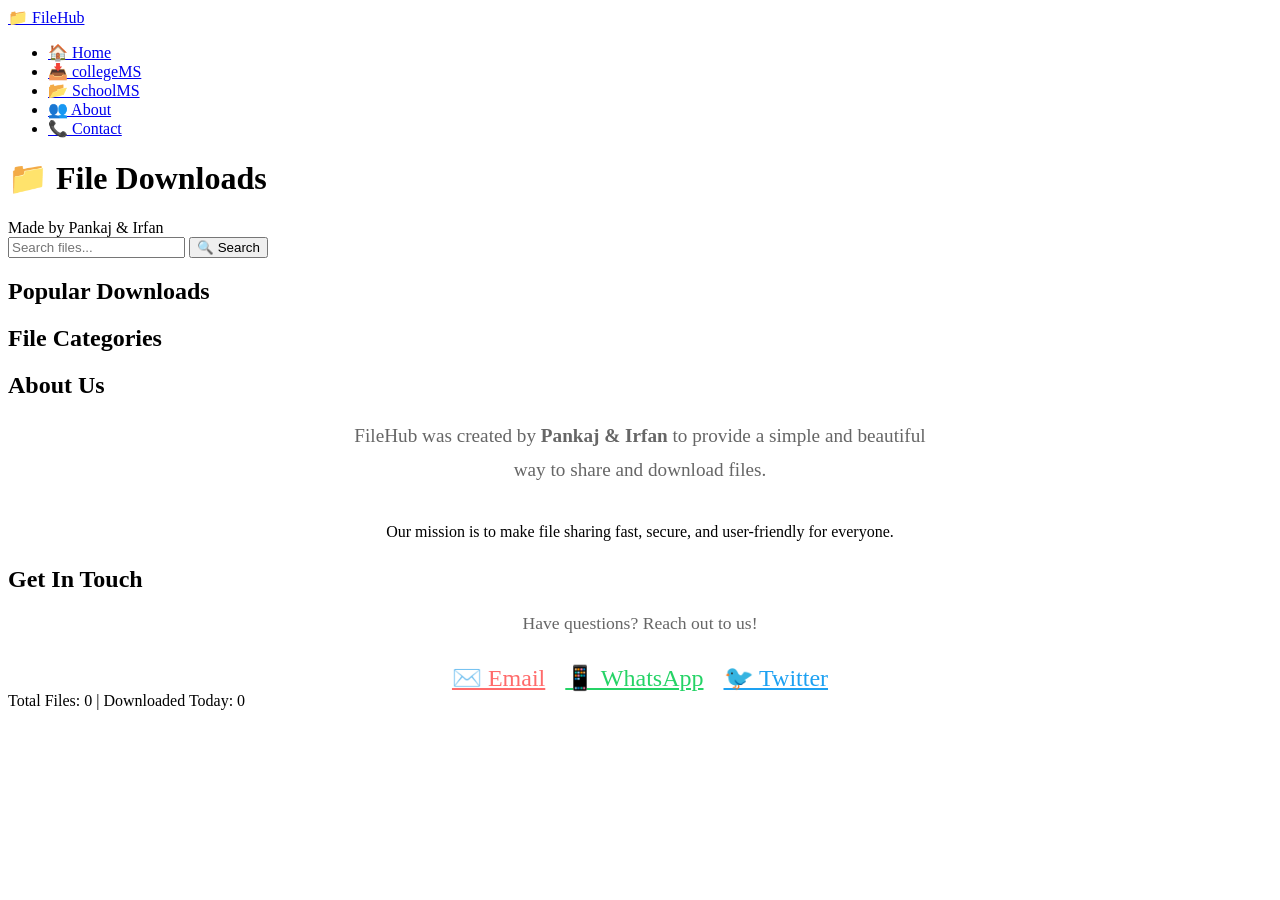
==== index.html @ 8f259e00 "Add files via upload" ====
<!DOCTYPE html>
<html lang="en">
<head>
    <meta charset="UTF-8">
    <meta name="viewport" content="width=device-width, initial-scale=1.0">
    <title>Pankaj & Irfan File Downloads</title>
    <link rel="stylesheet" href="style/main.css">
</head>
<body>
    <!-- Navigation Bar -->
    <nav class="navbar">
        <div class="nav-container">
            <a href="#" class="logo">
                <span class="logo-icon">📁</span>
                FileHub
            </a>
            <ul class="nav-menu" id="navMenu">
                <li><a href="#home" class="nav-link active" onclick="showSection('home')">🏠 Home</a></li>
                <li><a href="http://10.10.10.52:5500/college_managment" class="nav-link" onclick="collegems">📥 collegeMS</a></li>
                <li><a href="http://10.10.10.52:5500/school_managment" class="nav-link" onclick="schoolms">📂 SchoolMS</a></li>
                <li><a href="#about" class="nav-link" onclick="showSection('about')">👥 About</a></li>
                <li><a href="#contact" class="nav-link" onclick="showSection('contact')">📞 Contact</a></li>
            </ul>
            <div class="nav-toggle" id="navToggle" onclick="toggleMenu()">
                <span></span>
                <span></span>
                <span></span>
            </div>
        </div>
    </nav>

    <div class="container">
        <!-- Home Section -->
        <div id="home" class="section active">
            <div class="header">
                <h1>📁 File Downloads</h1>
                <div class="creators">Made by Pankaj & Irfan</div>
            </div>
            <div class="search-box">
                <input type="text" id="searchInput" placeholder="Search files...">
                <button onclick="searchFiles()">🔍 Search</button>
            </div>
        </div>

        <!-- Downloads Section -->
        <div id="downloads" class="section">
            <h2 class="section-title">Popular Downloads</h2>
            <div class="files-grid" id="filesGrid">
                <!-- Files will be populated by JavaScript -->
            </div>
        </div>

        <!-- Categories Section -->
        <div id="categories" class="section">
            <h2 class="section-title">File Categories</h2>
            <div class="files-grid" id="categoriesGrid">
                <!-- Categories will be populated -->
            </div>
        </div>

        <!-- About Section -->
        <div id="about" class="section">
            <h2 class="section-title">About Us</h2>
            <div style="text-align: center; max-width: 600px; margin: 0 auto; line-height: 1.8;">
                <p style="font-size: 1.2em; color: #666; margin-bottom: 30px;">
                    FileHub was created by <strong>Pankaj & Irfan</strong> to provide a simple and beautiful way to share and download files.
                </p>
                <p>Our mission is to make file sharing fast, secure, and user-friendly for everyone.</p>
            </div>
        </div>

        <!-- Contact Section -->
        <div id="contact" class="section">
            <h2 class="section-title">Get In Touch</h2>
            <div style="text-align: center; max-width: 600px; margin: 0 auto;">
                <p style="font-size: 1.1em; color: #666; margin-bottom: 30px;">
                    Have questions? Reach out to us!
                </p>
                <div style="display: flex; gap: 20px; justify-content: center; flex-wrap: wrap;">
                    <a href="mailto:pankaj@example.com" style="color: #ff6b6b; font-size: 1.5em;">✉️ Email</a>
                    <a href="https://wa.me/1234567890" style="color: #25D366; font-size: 1.5em;">📱 WhatsApp</a>
                    <a href="#" style="color: #1DA1F2; font-size: 1.5em;">🐦 Twitter</a>
                </div>
            </div>
        </div>

        <div class="stats">
            Total Files: <span id="totalFiles">0</span> | 
            Downloaded Today: <span id="downloadsToday">0</span>
        </div>
    </div>

    <script src="script/main.js"></script>
    
</body>
</html>
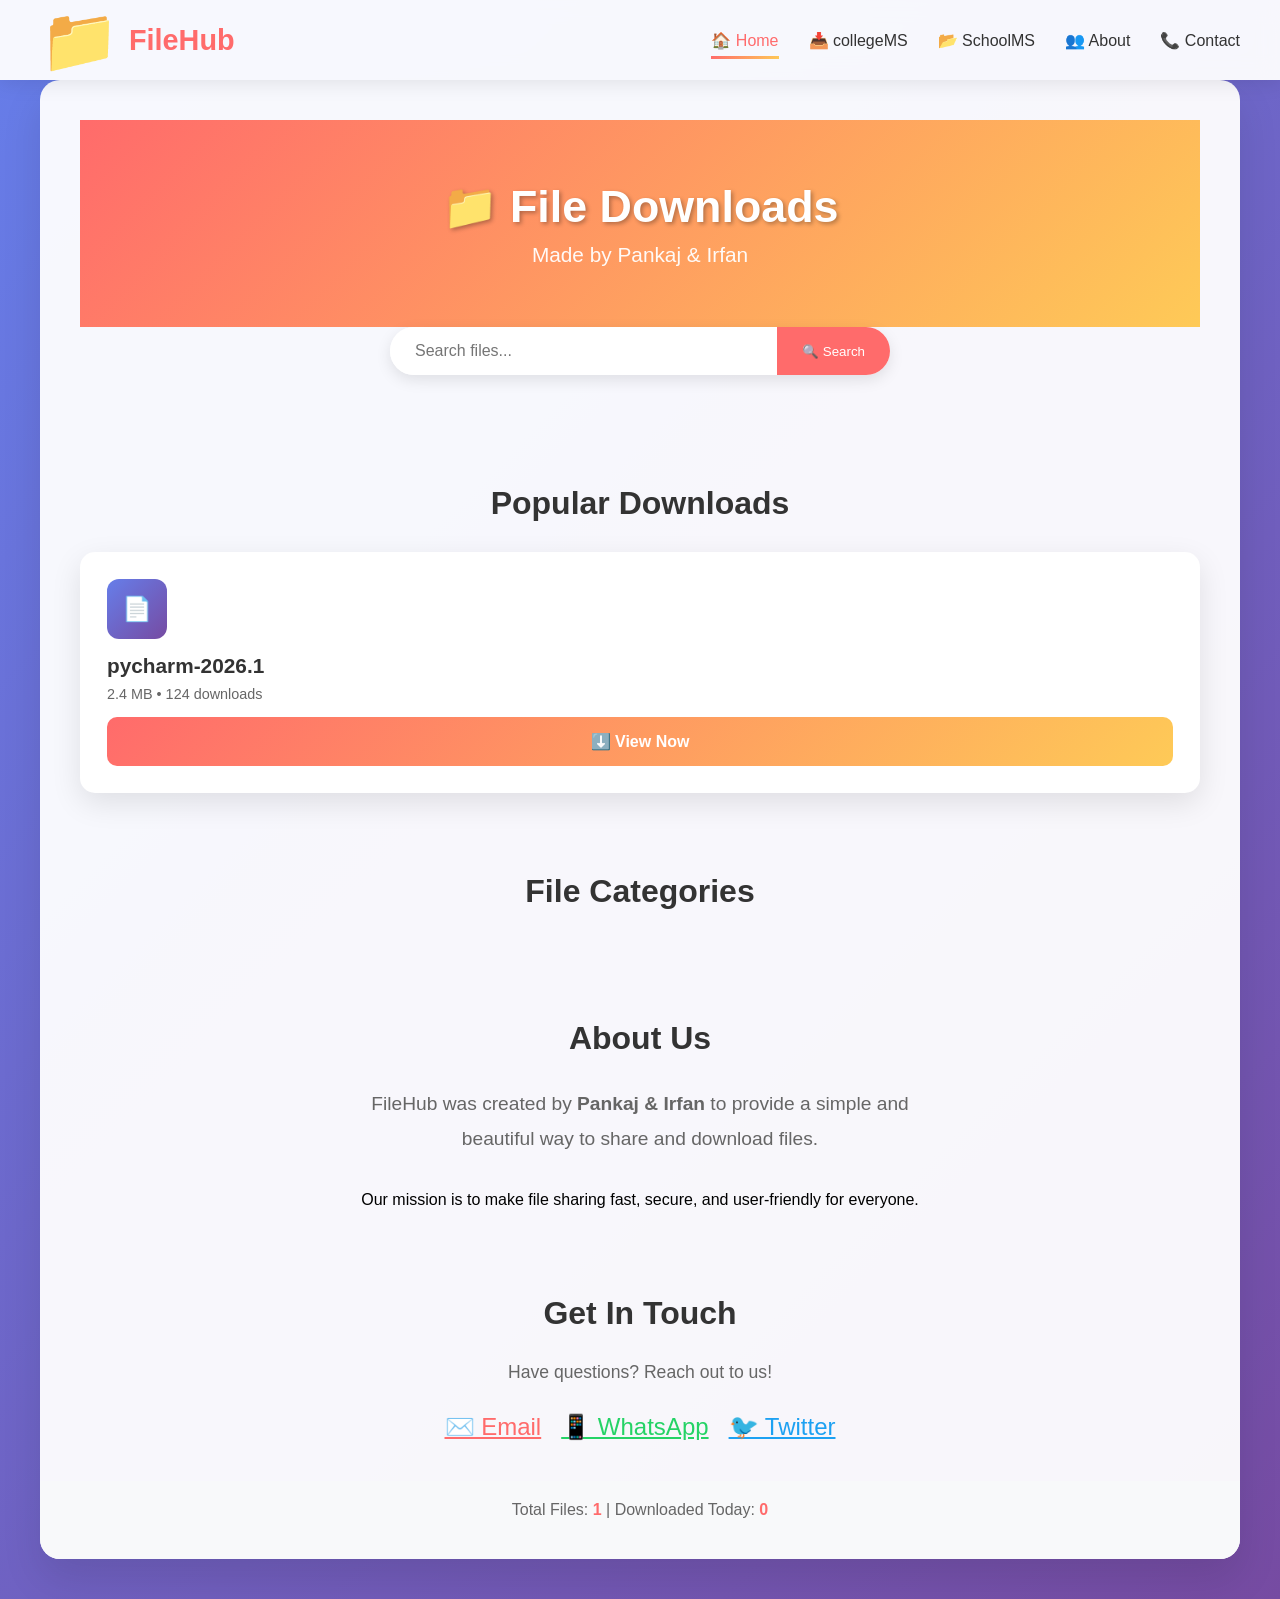
==== commit bdc0db15: "Update index.html" ====
--- a/index.html
+++ b/index.html
@@ -16,8 +16,8 @@
             </a>
             <ul class="nav-menu" id="navMenu">
                 <li><a href="#home" class="nav-link active" onclick="showSection('home')">🏠 Home</a></li>
-                <li><a href="http://10.10.10.52:5500/college_managment" class="nav-link" onclick="collegems">📥 collegeMS</a></li>
-                <li><a href="http://10.10.10.52:5500/school_managment" class="nav-link" onclick="schoolms">📂 SchoolMS</a></li>
+                <li><a href="/college_management/" class="nav-link" onclick="collegems">📥 collegeMS</a></li>
+                <li><a href="/school_managment/" class="nav-link" onclick="schoolms">📂 SchoolMS</a></li>
                 <li><a href="#about" class="nav-link" onclick="showSection('about')">👥 About</a></li>
                 <li><a href="#contact" class="nav-link" onclick="showSection('contact')">📞 Contact</a></li>
             </ul>
@@ -93,4 +93,4 @@
     <script src="script/main.js"></script>
     
 </body>
-</html>+</html>
--- a/style/main.css
+++ b/style/main.css
@@ -0,0 +1,284 @@
+* {
+            margin: 0;
+            padding: 0;
+            box-sizing: border-box;
+        }
+
+        body {
+            font-family: 'Arial', sans-serif;
+            background: linear-gradient(135deg, #667eea 0%, #764ba2 100%);
+            min-height: 100vh;
+            padding-top: 80px;
+        }
+
+        /* Navigation Bar */
+        .navbar {
+            position: fixed;
+            top: 0;
+            width: 100%;
+            background: rgba(255, 255, 255, 0.95);
+            backdrop-filter: blur(10px);
+            box-shadow: 0 2px 20px rgba(0,0,0,0.1);
+            z-index: 1000;
+            padding: 0 20px;
+        }
+
+        .nav-container {
+            max-width: 1200px;
+            margin: 0 auto;
+            display: flex;
+            justify-content: space-between;
+            align-items: center;
+            height: 80px;
+        }
+
+        .logo {
+            display: flex;
+            align-items: center;
+            font-size: 1.8em;
+            font-weight: bold;
+            color: #ff6b6b;
+            text-decoration: none;
+        }
+
+        .logo-icon {
+            font-size: 2.2em;
+            margin-right: 10px;
+        }
+
+        .nav-menu {
+            display: flex;
+            list-style: none;
+            gap: 30px;
+        }
+
+        .nav-link {
+            color: #333;
+            text-decoration: none;
+            font-weight: 500;
+            padding: 10px 0;
+            position: relative;
+            transition: color 0.3s;
+        }
+
+        .nav-link:hover,
+        .nav-link.active {
+            color: #ff6b6b;
+        }
+
+        .nav-link::after {
+            content: '';
+            position: absolute;
+            bottom: 0;
+            left: 0;
+            width: 0;
+            height: 3px;
+            background: linear-gradient(135deg, #ff6b6b, #feca57);
+            transition: width 0.3s;
+        }
+
+        .nav-link:hover::after,
+        .nav-link.active::after {
+            width: 100%;
+        }
+
+        .nav-toggle {
+            display: none;
+            flex-direction: column;
+            cursor: pointer;
+            gap: 5px;
+        }
+
+        .nav-toggle span {
+            width: 25px;
+            height: 3px;
+            background: #333;
+            transition: 0.3s;
+        }
+
+        .container {
+            max-width: 1200px;
+            margin: 0 auto;
+            background: rgba(255, 255, 255, 0.95);
+            border-radius: 20px;
+            box-shadow: 0 20px 40px rgba(0,0,0,0.1);
+            overflow: hidden;
+            margin-bottom: 40px;
+        }
+
+        .header {
+            background: linear-gradient(135deg, #ff6b6b, #feca57);
+            color: white;
+            text-align: center;
+            padding: 60px 20px 40px;
+        }
+
+        .header h1 {
+            font-size: 2.8em;
+            margin-bottom: 10px;
+            text-shadow: 2px 2px 4px rgba(0,0,0,0.3);
+        }
+
+        .creators {
+            font-size: 1.3em;
+            opacity: 0.95;
+            margin-bottom: 20px;
+        }
+
+        .search-box {
+            max-width: 500px;
+            margin: 0 auto 30px;
+            display: flex;
+            background: white;
+            border-radius: 50px;
+            box-shadow: 0 5px 15px rgba(0,0,0,0.1);
+            overflow: hidden;
+        }
+
+        .search-box input {
+            flex: 1;
+            padding: 15px 25px;
+            border: none;
+            font-size: 16px;
+            outline: none;
+        }
+
+        .search-box button {
+            padding: 15px 25px;
+            background: #ff6b6b;
+            color: white;
+            border: none;
+            cursor: pointer;
+            transition: background 0.3s;
+        }
+
+        .search-box button:hover {
+            background: #ff5252;
+        }
+
+        .section {
+            padding: 40px;
+        }
+
+        .section-title {
+            font-size: 2em;
+            color: #333;
+            margin-bottom: 30px;
+            text-align: center;
+        }
+
+        .files-grid {
+            display: grid;
+            grid-template-columns: repeat(auto-fit, minmax(300px, 1fr));
+            gap: 25px;
+        }
+
+        .file-card {
+            background: white;
+            border-radius: 15px;
+            padding: 25px;
+            box-shadow: 0 10px 30px rgba(0,0,0,0.1);
+            transition: all 0.3s ease;
+            border: 2px solid transparent;
+        }
+
+        .file-card:hover {
+            transform: translateY(-5px);
+            box-shadow: 0 20px 40px rgba(0,0,0,0.15);
+            border-color: #ff6b6b;
+        }
+
+        .file-icon {
+            width: 60px;
+            height: 60px;
+            background: linear-gradient(135deg, #667eea, #764ba2);
+            border-radius: 12px;
+            display: flex;
+            align-items: center;
+            justify-content: center;
+            color: white;
+            font-size: 24px;
+            margin-bottom: 15px;
+        }
+
+        .file-info h3 {
+            color: #333;
+            margin-bottom: 8px;
+            font-size: 1.3em;
+        }
+
+        .file-size {
+            color: #666;
+            font-size: 0.9em;
+            margin-bottom: 15px;
+        }
+
+        .download-btn {
+            width: 100%;
+            padding: 15px;
+            background: linear-gradient(135deg, #ff6b6b, #feca57);
+            color: white;
+            border: none;
+            border-radius: 10px;
+            font-size: 16px;
+            font-weight: bold;
+            cursor: pointer;
+            transition: all 0.3s;
+            text-decoration: none;
+            display: inline-block;
+            text-align: center;
+        }
+
+        .download-btn:hover {
+            transform: scale(1.05);
+            box-shadow: 0 10px 25px rgba(255, 107, 107, 0.4);
+        }
+
+        .stats {
+            text-align: center;
+            padding: 20px 40px 40px;
+            background: #f8f9fa;
+            color: #666;
+        }
+
+        .stats span {
+            font-weight: bold;
+            color: #ff6b6b;
+        }
+
+        /* Mobile Menu */
+        @media (max-width: 768px) {
+            .nav-menu {
+                position: fixed;
+                left: -100%;
+                top: 80px;
+                flex-direction: column;
+                background-color: rgba(255, 255, 255, 0.98);
+                width: 100%;
+                text-align: center;
+                transition: 0.3s;
+                box-shadow: 0 10px 27px rgba(0,0,0,0.05);
+                padding: 20px 0;
+            }
+
+            .nav-menu.active {
+                left: 0;
+            }
+
+            .nav-toggle {
+                display: flex;
+            }
+
+            .files-grid {
+                grid-template-columns: 1fr;
+                padding: 20px;
+            }
+            
+            .header h1 {
+                font-size: 2em;
+            }
+
+            .section {
+                padding: 20px;
+            }
+        }
